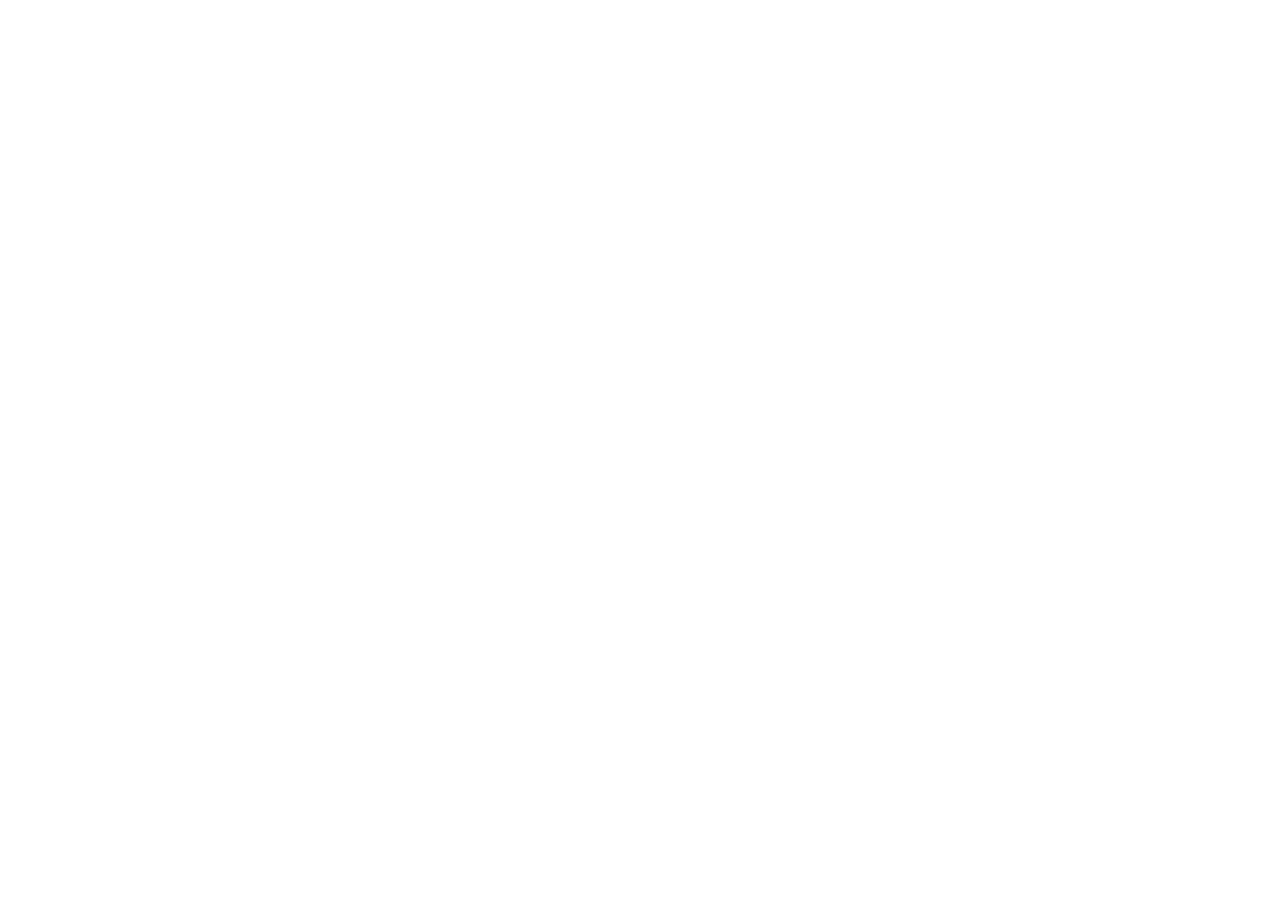
==== index.html @ 838a257d "feat: scaffold initial document management system Initialize the React application structure for the" ====
<!doctype html>
<html lang="en">
  <head>
    <meta charset="UTF-8" />
    <meta name="viewport" content="width=device-width, initial-scale=1.0" />
    <title>Plataforma de Cuestionarios y Gestión de Manuales - Gobierno de Puebla</title>
  </head>
  <body>
    <div id="root"></div>
    <script type="module" src="/src/main.tsx"></script>
  </body>
</html>
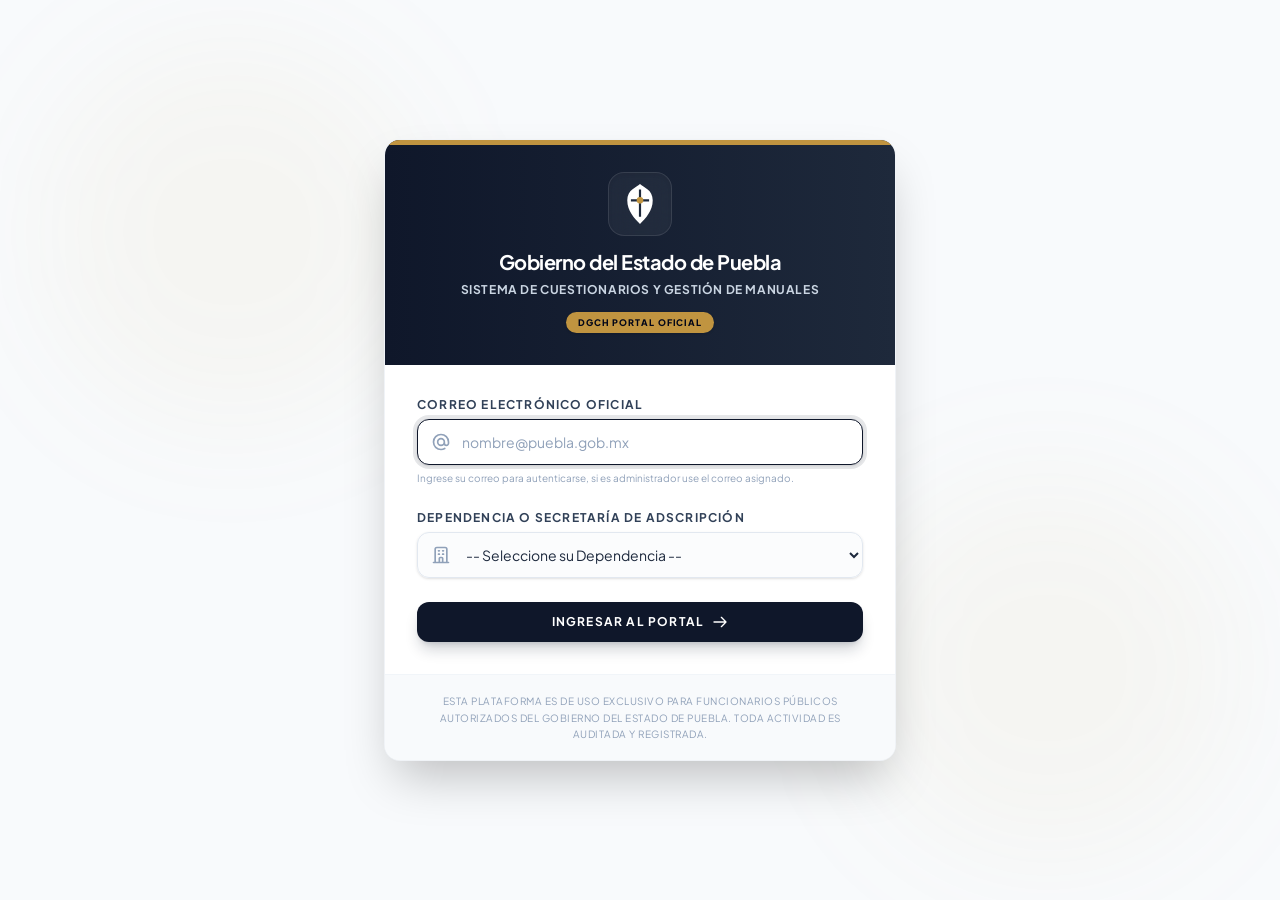
==== commit f65efba3: "Deploying to gh-pages from @ uri197300-oss/PlataformaIntegralDGCH@de82b1bdaa4f362e9dfec24285f668cdf6" ====
--- a/index.html
+++ b/index.html
@@ -4,10 +4,11 @@
     <meta charset="UTF-8" />
     <meta name="viewport" content="width=device-width, initial-scale=1.0" />
     <title>Plataforma de Cuestionarios y Gestión de Manuales - Gobierno de Puebla</title>
+    <script type="module" crossorigin src="./assets/index-CyvEIds-.js"></script>
+    <link rel="stylesheet" crossorigin href="./assets/index-D1oLYEM6.css">
   </head>
   <body>
     <div id="root"></div>
-    <script type="module" src="/src/main.tsx"></script>
   </body>
 </html>
 
--- a/assets/index-D1oLYEM6.css
+++ b/assets/index-D1oLYEM6.css
@@ -0,0 +1 @@
+@import"https://fonts.googleapis.com/css2?family=Plus+Jakarta+Sans:wght@300;400;500;600;700;800&family=JetBrains+Mono:ital,wght@0,400;0,500;0,600;0,700;1,400&display=swap";/*! tailwindcss v4.3.1 | MIT License | https://tailwindcss.com */@layer properties{@supports (((-webkit-hyphens:none)) and (not (margin-trim:inline))) or ((-moz-orient:inline) and (not (color:rgb(from red r g b)))){*,:before,:after,::backdrop{--tw-rotate-x:initial;--tw-rotate-y:initial;--tw-rotate-z:initial;--tw-skew-x:initial;--tw-skew-y:initial;--tw-space-y-reverse:0;--tw-divide-y-reverse:0;--tw-border-style:solid;--tw-gradient-position:initial;--tw-gradient-from:#0000;--tw-gradient-via:#0000;--tw-gradient-to:#0000;--tw-gradient-stops:initial;--tw-gradient-via-stops:initial;--tw-gradient-from-position:0%;--tw-gradient-via-position:50%;--tw-gradient-to-position:100%;--tw-leading:initial;--tw-font-weight:initial;--tw-tracking:initial;--tw-shadow:0 0 #0000;--tw-shadow-color:initial;--tw-shadow-alpha:100%;--tw-inset-shadow:0 0 #0000;--tw-inset-shadow-color:initial;--tw-inset-shadow-alpha:100%;--tw-ring-color:initial;--tw-ring-shadow:0 0 #0000;--tw-inset-ring-color:initial;--tw-inset-ring-shadow:0 0 #0000;--tw-ring-inset:initial;--tw-ring-offset-width:0px;--tw-ring-offset-color:#fff;--tw-ring-offset-shadow:0 0 #0000;--tw-blur:initial;--tw-brightness:initial;--tw-contrast:initial;--tw-grayscale:initial;--tw-hue-rotate:initial;--tw-invert:initial;--tw-opacity:initial;--tw-saturate:initial;--tw-sepia:initial;--tw-drop-shadow:initial;--tw-drop-shadow-color:initial;--tw-drop-shadow-alpha:100%;--tw-drop-shadow-size:initial;--tw-backdrop-blur:initial;--tw-backdrop-brightness:initial;--tw-backdrop-contrast:initial;--tw-backdrop-grayscale:initial;--tw-backdrop-hue-rotate:initial;--tw-backdrop-invert:initial;--tw-backdrop-opacity:initial;--tw-backdrop-saturate:initial;--tw-backdrop-sepia:initial;--tw-duration:initial;--tw-translate-x:0;--tw-translate-y:0;--tw-translate-z:0;--tw-scale-x:1;--tw-scale-y:1;--tw-scale-z:1}}}@layer theme{:root,:host{--font-sans:"Plus Jakarta Sans", "Inter", ui-sans-serif, system-ui, sans-serif;--font-mono:"JetBrains Mono", ui-monospace, SFMono-Regular, monospace;--color-red-50:oklch(97.1% .013 17.38);--color-red-200:oklch(88.5% .062 18.334);--color-red-500:oklch(63.7% .237 25.331);--color-red-600:oklch(57.7% .245 27.325);--color-red-700:oklch(50.5% .213 27.518);--color-red-800:oklch(44.4% .177 26.899);--color-red-900:oklch(39.6% .141 25.723);--color-amber-50:oklch(98.7% .022 95.277);--color-amber-100:oklch(96.2% .059 95.617);--color-amber-200:oklch(92.4% .12 95.746);--color-amber-500:oklch(76.9% .188 70.08);--color-amber-600:oklch(66.6% .179 58.318);--color-amber-700:oklch(55.5% .163 48.998);--color-amber-800:oklch(47.3% .137 46.201);--color-yellow-400:oklch(85.2% .199 91.936);--color-green-500:oklch(72.3% .219 149.579);--color-emerald-50:oklch(97.9% .021 166.113);--color-emerald-100:oklch(95% .052 163.051);--color-emerald-200:oklch(90.5% .093 164.15);--color-emerald-300:oklch(84.5% .143 164.978);--color-emerald-400:oklch(76.5% .177 163.223);--color-emerald-500:oklch(69.6% .17 162.48);--color-emerald-600:oklch(59.6% .145 163.225);--color-emerald-700:oklch(50.8% .118 165.612);--color-emerald-800:oklch(43.2% .095 166.913);--color-blue-50:oklch(97% .014 254.604);--color-blue-100:oklch(93.2% .032 255.585);--color-blue-700:oklch(48.8% .243 264.376);--color-blue-900:oklch(37.9% .146 265.522);--color-blue-950:oklch(28.2% .091 267.935);--color-purple-50:oklch(97.7% .014 308.299);--color-purple-200:oklch(90.2% .063 306.703);--color-purple-600:oklch(55.8% .288 302.321);--color-purple-800:oklch(43.8% .218 303.724);--color-rose-50:oklch(96.9% .015 12.422);--color-rose-300:oklch(81% .117 11.638);--color-rose-400:oklch(71.2% .194 13.428);--color-rose-500:oklch(64.5% .246 16.439);--color-rose-600:oklch(58.6% .253 17.585);--color-rose-700:oklch(51.4% .222 16.935);--color-slate-50:oklch(98.4% .003 247.858);--color-slate-100:oklch(96.8% .007 247.896);--color-slate-200:oklch(92.9% .013 255.508);--color-slate-300:oklch(86.9% .022 252.894);--color-slate-400:oklch(70.4% .04 256.788);--color-slate-500:oklch(55.4% .046 257.417);--color-slate-600:oklch(44.6% .043 257.281);--color-slate-700:oklch(37.2% .044 257.287);--color-slate-800:oklch(27.9% .041 260.031);--color-slate-900:oklch(20.8% .042 265.755);--color-slate-950:oklch(12.9% .042 264.695);--color-zinc-50:oklch(98.5% 0 0);--color-neutral-50:oklch(98.5% 0 0);--color-neutral-100:oklch(97% 0 0);--color-neutral-200:oklch(92.2% 0 0);--color-neutral-300:oklch(87% 0 0);--color-neutral-400:oklch(70.8% 0 0);--color-neutral-500:oklch(55.6% 0 0);--color-neutral-600:oklch(43.9% 0 0);--color-neutral-700:oklch(37.1% 0 0);--color-neutral-800:oklch(26.9% 0 0);--color-neutral-900:oklch(20.5% 0 0);--color-stone-50:oklch(98.5% .001 106.423);--color-stone-100:oklch(97% .001 106.424);--color-stone-200:oklch(92.3% .003 48.717);--color-stone-400:oklch(70.9% .01 56.259);--color-stone-500:oklch(55.3% .013 58.071);--color-stone-600:oklch(44.4% .011 73.639);--color-stone-700:oklch(37.4% .01 67.558);--color-stone-800:oklch(26.8% .007 34.298);--color-black:#000;--color-white:#fff;--spacing:.25rem;--container-xs:20rem;--container-lg:32rem;--container-xl:36rem;--container-2xl:42rem;--container-4xl:56rem;--container-7xl:80rem;--text-xs:.75rem;--text-xs--line-height:calc(1 / .75);--text-sm:.875rem;--text-sm--line-height:calc(1.25 / .875);--text-base:1rem;--text-base--line-height: 1.5 ;--text-lg:1.125rem;--text-lg--line-height:calc(1.75 / 1.125);--text-xl:1.25rem;--text-xl--line-height:calc(1.75 / 1.25);--text-2xl:1.5rem;--text-2xl--line-height:calc(2 / 1.5);--text-3xl:1.875rem;--text-3xl--line-height: 1.2 ;--font-weight-normal:400;--font-weight-medium:500;--font-weight-semibold:600;--font-weight-bold:700;--font-weight-extrabold:800;--font-weight-black:900;--tracking-tighter:-.05em;--tracking-tight:-.025em;--tracking-wide:.025em;--tracking-wider:.05em;--tracking-widest:.1em;--leading-tight:1.25;--leading-relaxed:1.625;--radius-lg:.5rem;--radius-xl:.75rem;--radius-2xl:1rem;--animate-ping:ping 1s cubic-bezier(0, 0, .2, 1) infinite;--animate-pulse:pulse 2s cubic-bezier(.4, 0, .6, 1) infinite;--blur-xs:4px;--blur-sm:8px;--blur-md:12px;--blur-3xl:64px;--default-transition-duration:.15s;--default-transition-timing-function:cubic-bezier(.4, 0, .2, 1);--default-font-family:var(--font-sans);--default-mono-font-family:var(--font-mono)}}@layer base{*,:after,:before,::backdrop{box-sizing:border-box;border:0 solid;margin:0;padding:0}::file-selector-button{box-sizing:border-box;border:0 solid;margin:0;padding:0}html,:host{-webkit-text-size-adjust:100%;-moz-tab-size:4;tab-size:4;line-height:1.5;font-family:var(--default-font-family,ui-sans-serif, system-ui, sans-serif, "Apple Color Emoji", "Segoe UI Emoji", "Segoe UI Symbol", "Noto Color Emoji");font-feature-settings:var(--default-font-feature-settings,normal);font-variation-settings:var(--default-font-variation-settings,normal);-webkit-tap-highlight-color:transparent}hr{height:0;color:inherit;border-top-width:1px}abbr:where([title]){-webkit-text-decoration:underline dotted;text-decoration:underline dotted}h1,h2,h3,h4,h5,h6{font-size:inherit;font-weight:inherit}a{color:inherit;-webkit-text-decoration:inherit;text-decoration:inherit}b,strong{font-weight:bolder}code,kbd,samp,pre{font-family:var(--default-mono-font-family,ui-monospace, SFMono-Regular, Menlo, Monaco, Consolas, "Liberation Mono", "Courier New", monospace);font-feature-settings:var(--default-mono-font-feature-settings,normal);font-variation-settings:var(--default-mono-font-variation-settings,normal);font-size:1em}small{font-size:80%}sub,sup{vertical-align:baseline;font-size:75%;line-height:0;position:relative}sub{bottom:-.25em}sup{top:-.5em}table{text-indent:0;border-color:inherit;border-collapse:collapse}:-moz-focusring{outline:auto}progress{vertical-align:baseline}summary{display:list-item}ol,ul,menu{list-style:none}img,svg,video,canvas,audio,iframe,embed,object{vertical-align:middle;display:block}img,video{max-width:100%;height:auto}button,input,select,optgroup,textarea{font:inherit;font-feature-settings:inherit;font-variation-settings:inherit;letter-spacing:inherit;color:inherit;opacity:1;background-color:#0000;border-radius:0}::file-selector-button{font:inherit;font-feature-settings:inherit;font-variation-settings:inherit;letter-spacing:inherit;color:inherit;opacity:1;background-color:#0000;border-radius:0}:where(select:is([multiple],[size])) optgroup{font-weight:bolder}:where(select:is([multiple],[size])) optgroup option{padding-inline-start:20px}::file-selector-button{margin-inline-end:4px}::placeholder{opacity:1}@supports (not ((-webkit-appearance:-apple-pay-button))) or (contain-intrinsic-size:1px){::placeholder{color:currentColor}@supports (color:color-mix(in lab,red,red)){::placeholder{color:color-mix(in oklab,currentcolor 50%,transparent)}}}textarea{resize:vertical}::-webkit-search-decoration{-webkit-appearance:none}::-webkit-date-and-time-value{min-height:1lh;text-align:inherit}::-webkit-datetime-edit{display:inline-flex}::-webkit-datetime-edit-fields-wrapper{padding:0}::-webkit-datetime-edit{padding-block:0}::-webkit-datetime-edit-year-field{padding-block:0}::-webkit-datetime-edit-month-field{padding-block:0}::-webkit-datetime-edit-day-field{padding-block:0}::-webkit-datetime-edit-hour-field{padding-block:0}::-webkit-datetime-edit-minute-field{padding-block:0}::-webkit-datetime-edit-second-field{padding-block:0}::-webkit-datetime-edit-millisecond-field{padding-block:0}::-webkit-datetime-edit-meridiem-field{padding-block:0}::-webkit-calendar-picker-indicator{line-height:1}:-moz-ui-invalid{box-shadow:none}button,input:where([type=button],[type=reset],[type=submit]){-webkit-appearance:button;-moz-appearance:button;appearance:button}::file-selector-button{-webkit-appearance:button;-moz-appearance:button;appearance:button}::-webkit-inner-spin-button{height:auto}::-webkit-outer-spin-button{height:auto}[hidden]:where(:not([hidden=until-found])){display:none!important}}@layer components;@layer utilities{.pointer-events-none{pointer-events:none}.absolute{position:absolute}.fixed{position:fixed}.relative{position:relative}.sticky{position:sticky}.inset-0{top:0;right:0;bottom:0;left:0}.inset-y-0{inset-block:0}.top-0{top:0}.top-5{top:calc(var(--spacing) * 5)}.top-10{top:calc(var(--spacing) * 10)}.top-24{top:calc(var(--spacing) * 24)}.right-5{right:calc(var(--spacing) * 5)}.right-10{right:calc(var(--spacing) * 10)}.bottom-10{bottom:calc(var(--spacing) * 10)}.left-0{left:0}.left-10{left:calc(var(--spacing) * 10)}.z-10{z-index:10}.z-20{z-index:20}.z-50{z-index:50}.container{width:100%}@media(min-width:40rem){.container{max-width:40rem}}@media(min-width:48rem){.container{max-width:48rem}}@media(min-width:64rem){.container{max-width:64rem}}@media(min-width:80rem){.container{max-width:80rem}}@media(min-width:96rem){.container{max-width:96rem}}.m-6{margin:calc(var(--spacing) * 6)}.mx-auto{margin-inline:auto}.my-8{margin-block:calc(var(--spacing) * 8)}.-mt-0\.5{margin-top:calc(var(--spacing) * -.5)}.mt-0\.5{margin-top:calc(var(--spacing) * .5)}.mt-1{margin-top:var(--spacing)}.mt-1\.5{margin-top:calc(var(--spacing) * 1.5)}.mt-2{margin-top:calc(var(--spacing) * 2)}.mt-3{margin-top:calc(var(--spacing) * 3)}.mt-3\.5{margin-top:calc(var(--spacing) * 3.5)}.mt-4{margin-top:calc(var(--spacing) * 4)}.mt-5{margin-top:calc(var(--spacing) * 5)}.mt-6{margin-top:calc(var(--spacing) * 6)}.mt-8{margin-top:calc(var(--spacing) * 8)}.mt-12{margin-top:calc(var(--spacing) * 12)}.-mb-px{margin-bottom:-1px}.mb-1\.5{margin-bottom:calc(var(--spacing) * 1.5)}.mb-2{margin-bottom:calc(var(--spacing) * 2)}.mb-3{margin-bottom:calc(var(--spacing) * 3)}.mb-4{margin-bottom:calc(var(--spacing) * 4)}.mb-6{margin-bottom:calc(var(--spacing) * 6)}.ml-1{margin-left:var(--spacing)}.ml-auto{margin-left:auto}.block{display:block}.contents{display:contents}.flex{display:flex}.grid{display:grid}.hidden{display:none}.inline-block{display:inline-block}.inline-flex{display:inline-flex}.table{display:table}.h-1\.5{height:calc(var(--spacing) * 1.5)}.h-2{height:calc(var(--spacing) * 2)}.h-2\.5{height:calc(var(--spacing) * 2.5)}.h-3{height:calc(var(--spacing) * 3)}.h-3\.5{height:calc(var(--spacing) * 3.5)}.h-4{height:calc(var(--spacing) * 4)}.h-4\.5{height:calc(var(--spacing) * 4.5)}.h-5{height:calc(var(--spacing) * 5)}.h-6{height:calc(var(--spacing) * 6)}.h-7{height:calc(var(--spacing) * 7)}.h-8{height:calc(var(--spacing) * 8)}.h-10{height:calc(var(--spacing) * 10)}.h-12{height:calc(var(--spacing) * 12)}.h-14{height:calc(var(--spacing) * 14)}.h-16{height:calc(var(--spacing) * 16)}.h-36{height:calc(var(--spacing) * 36)}.h-64{height:calc(var(--spacing) * 64)}.h-96{height:calc(var(--spacing) * 96)}.h-\[4px\]{height:4px}.h-\[5px\]{height:5px}.h-fit{height:fit-content}.h-full{height:100%}.max-h-48{max-height:calc(var(--spacing) * 48)}.max-h-\[90vh\]{max-height:90vh}.min-h-\[40px\]{min-height:40px}.min-h-screen{min-height:100vh}.w-1\.5{width:calc(var(--spacing) * 1.5)}.w-2{width:calc(var(--spacing) * 2)}.w-2\.5{width:calc(var(--spacing) * 2.5)}.w-3{width:calc(var(--spacing) * 3)}.w-3\.5{width:calc(var(--spacing) * 3.5)}.w-4{width:calc(var(--spacing) * 4)}.w-4\.5{width:calc(var(--spacing) * 4.5)}.w-5{width:calc(var(--spacing) * 5)}.w-6{width:calc(var(--spacing) * 6)}.w-7{width:calc(var(--spacing) * 7)}.w-8{width:calc(var(--spacing) * 8)}.w-9{width:calc(var(--spacing) * 9)}.w-10{width:calc(var(--spacing) * 10)}.w-12{width:calc(var(--spacing) * 12)}.w-14{width:calc(var(--spacing) * 14)}.w-16{width:calc(var(--spacing) * 16)}.w-36{width:calc(var(--spacing) * 36)}.w-96{width:calc(var(--spacing) * 96)}.w-full{width:100%}.max-w-2xl{max-width:var(--container-2xl)}.max-w-4xl{max-width:var(--container-4xl)}.max-w-7xl{max-width:var(--container-7xl)}.max-w-\[65px\]{max-width:65px}.max-w-\[120px\]{max-width:120px}.max-w-\[130px\]{max-width:130px}.max-w-\[150px\]{max-width:150px}.max-w-\[180px\]{max-width:180px}.max-w-\[200px\]{max-width:200px}.max-w-\[280px\]{max-width:280px}.max-w-lg{max-width:var(--container-lg)}.max-w-xl{max-width:var(--container-xl)}.max-w-xs{max-width:var(--container-xs)}.min-w-0{min-width:0}.min-w-full{min-width:100%}.flex-1{flex:1}.shrink-0{flex-shrink:0}.border-collapse{border-collapse:collapse}.-rotate-90{rotate:-90deg}.transform{transform:var(--tw-rotate-x,) var(--tw-rotate-y,) var(--tw-rotate-z,) var(--tw-skew-x,) var(--tw-skew-y,)}.animate-ping{animation:var(--animate-ping)}.animate-pulse{animation:var(--animate-pulse)}.cursor-pointer{cursor:pointer}.grid-cols-1{grid-template-columns:repeat(1,minmax(0,1fr))}.flex-col{flex-direction:column}.flex-wrap{flex-wrap:wrap}.items-center{align-items:center}.items-start{align-items:flex-start}.justify-between{justify-content:space-between}.justify-center{justify-content:center}.justify-end{justify-content:flex-end}.gap-1{gap:var(--spacing)}.gap-1\.5{gap:calc(var(--spacing) * 1.5)}.gap-2{gap:calc(var(--spacing) * 2)}.gap-2\.5{gap:calc(var(--spacing) * 2.5)}.gap-3{gap:calc(var(--spacing) * 3)}.gap-4{gap:calc(var(--spacing) * 4)}.gap-6{gap:calc(var(--spacing) * 6)}.gap-8{gap:calc(var(--spacing) * 8)}.gap-12{gap:calc(var(--spacing) * 12)}:where(.space-y-1>:not(:last-child)){--tw-space-y-reverse:0;margin-block-start:calc(var(--spacing) * var(--tw-space-y-reverse));margin-block-end:calc(var(--spacing) * calc(1 - var(--tw-space-y-reverse)))}:where(.space-y-1\.5>:not(:last-child)){--tw-space-y-reverse:0;margin-block-start:calc(calc(var(--spacing) * 1.5) * var(--tw-space-y-reverse));margin-block-end:calc(calc(var(--spacing) * 1.5) * calc(1 - var(--tw-space-y-reverse)))}:where(.space-y-2>:not(:last-child)){--tw-space-y-reverse:0;margin-block-start:calc(calc(var(--spacing) * 2) * var(--tw-space-y-reverse));margin-block-end:calc(calc(var(--spacing) * 2) * calc(1 - var(--tw-space-y-reverse)))}:where(.space-y-2\.5>:not(:last-child)){--tw-space-y-reverse:0;margin-block-start:calc(calc(var(--spacing) * 2.5) * var(--tw-space-y-reverse));margin-block-end:calc(calc(var(--spacing) * 2.5) * calc(1 - var(--tw-space-y-reverse)))}:where(.space-y-3>:not(:last-child)){--tw-space-y-reverse:0;margin-block-start:calc(calc(var(--spacing) * 3) * var(--tw-space-y-reverse));margin-block-end:calc(calc(var(--spacing) * 3) * calc(1 - var(--tw-space-y-reverse)))}:where(.space-y-3\.5>:not(:last-child)){--tw-space-y-reverse:0;margin-block-start:calc(calc(var(--spacing) * 3.5) * var(--tw-space-y-reverse));margin-block-end:calc(calc(var(--spacing) * 3.5) * calc(1 - var(--tw-space-y-reverse)))}:where(.space-y-4>:not(:last-child)){--tw-space-y-reverse:0;margin-block-start:calc(calc(var(--spacing) * 4) * var(--tw-space-y-reverse));margin-block-end:calc(calc(var(--spacing) * 4) * calc(1 - var(--tw-space-y-reverse)))}:where(.space-y-6>:not(:last-child)){--tw-space-y-reverse:0;margin-block-start:calc(calc(var(--spacing) * 6) * var(--tw-space-y-reverse));margin-block-end:calc(calc(var(--spacing) * 6) * calc(1 - var(--tw-space-y-reverse)))}:where(.space-y-8>:not(:last-child)){--tw-space-y-reverse:0;margin-block-start:calc(calc(var(--spacing) * 8) * var(--tw-space-y-reverse));margin-block-end:calc(calc(var(--spacing) * 8) * calc(1 - var(--tw-space-y-reverse)))}:where(.divide-y>:not(:last-child)){--tw-divide-y-reverse:0;border-bottom-style:var(--tw-border-style);border-top-style:var(--tw-border-style);border-top-width:calc(1px * var(--tw-divide-y-reverse));border-bottom-width:calc(1px * calc(1 - var(--tw-divide-y-reverse)))}:where(.divide-neutral-200>:not(:last-child)){border-color:var(--color-neutral-200)}:where(.divide-slate-100>:not(:last-child)){border-color:var(--color-slate-100)}.truncate{text-overflow:ellipsis;white-space:nowrap;overflow:hidden}.overflow-hidden{overflow:hidden}.overflow-x-auto{overflow-x:auto}.overflow-y-auto{overflow-y:auto}.rounded{border-radius:.25rem}.rounded-2xl{border-radius:var(--radius-2xl)}.rounded-full{border-radius:3.40282e38px}.rounded-lg{border-radius:var(--radius-lg)}.rounded-xl{border-radius:var(--radius-xl)}.border{border-style:var(--tw-border-style);border-width:1px}.border-2{border-style:var(--tw-border-style);border-width:2px}.border-t{border-top-style:var(--tw-border-style);border-top-width:1px}.border-r{border-right-style:var(--tw-border-style);border-right-width:1px}.border-b{border-bottom-style:var(--tw-border-style);border-bottom-width:1px}.border-b-2{border-bottom-style:var(--tw-border-style);border-bottom-width:2px}.border-b-4{border-bottom-style:var(--tw-border-style);border-bottom-width:4px}.border-dashed{--tw-border-style:dashed;border-style:dashed}.border-\[\#C09440\]{border-color:#c09440}.border-amber-100{border-color:var(--color-amber-100)}.border-amber-200{border-color:var(--color-amber-200)}.border-blue-100{border-color:var(--color-blue-100)}.border-emerald-100{border-color:var(--color-emerald-100)}.border-emerald-200{border-color:var(--color-emerald-200)}.border-neutral-100{border-color:var(--color-neutral-100)}.border-neutral-200{border-color:var(--color-neutral-200)}.border-neutral-200\/50{border-color:#e5e5e580}@supports (color:color-mix(in lab,red,red)){.border-neutral-200\/50{border-color:color-mix(in oklab,var(--color-neutral-200) 50%,transparent)}}.border-neutral-300{border-color:var(--color-neutral-300)}.border-purple-200{border-color:var(--color-purple-200)}.border-red-200{border-color:var(--color-red-200)}.border-slate-100{border-color:var(--color-slate-100)}.border-slate-200{border-color:var(--color-slate-200)}.border-slate-200\/50{border-color:#e2e8f080}@supports (color:color-mix(in lab,red,red)){.border-slate-200\/50{border-color:color-mix(in oklab,var(--color-slate-200) 50%,transparent)}}.border-slate-200\/60{border-color:#e2e8f099}@supports (color:color-mix(in lab,red,red)){.border-slate-200\/60{border-color:color-mix(in oklab,var(--color-slate-200) 60%,transparent)}}.border-slate-200\/85{border-color:#e2e8f0d9}@supports (color:color-mix(in lab,red,red)){.border-slate-200\/85{border-color:color-mix(in oklab,var(--color-slate-200) 85%,transparent)}}.border-slate-300{border-color:var(--color-slate-300)}.border-slate-700{border-color:var(--color-slate-700)}.border-slate-700\/60{border-color:#31415899}@supports (color:color-mix(in lab,red,red)){.border-slate-700\/60{border-color:color-mix(in oklab,var(--color-slate-700) 60%,transparent)}}.border-slate-800{border-color:var(--color-slate-800)}.border-slate-800\/80{border-color:#1d293dcc}@supports (color:color-mix(in lab,red,red)){.border-slate-800\/80{border-color:color-mix(in oklab,var(--color-slate-800) 80%,transparent)}}.border-slate-900{border-color:var(--color-slate-900)}.border-stone-200{border-color:var(--color-stone-200)}.border-transparent{border-color:#0000}.border-white\/10{border-color:#ffffff1a}@supports (color:color-mix(in lab,red,red)){.border-white\/10{border-color:color-mix(in oklab,var(--color-white) 10%,transparent)}}.bg-\[\#0f172a\]{background-color:#0f172a}.bg-\[\#10b981\]{background-color:#10b981}.bg-\[\#121c30\]{background-color:#121c30}.bg-\[\#C09440\]{background-color:#c09440}.bg-\[\#C09440\]\/5{background-color:#c094400d}.bg-\[\#C09440\]\/10{background-color:#c094401a}.bg-\[\#f3f4f6\]{background-color:#f3f4f6}.bg-\[\#f59e0b\]{background-color:#f59e0b}.bg-\[\#fcfdfd\]{background-color:#fcfdfd}.bg-amber-50{background-color:var(--color-amber-50)}.bg-amber-500{background-color:var(--color-amber-500)}.bg-amber-600{background-color:var(--color-amber-600)}.bg-black\/40{background-color:#0006}@supports (color:color-mix(in lab,red,red)){.bg-black\/40{background-color:color-mix(in oklab,var(--color-black) 40%,transparent)}}.bg-blue-50{background-color:var(--color-blue-50)}.bg-emerald-50{background-color:var(--color-emerald-50)}.bg-emerald-400{background-color:var(--color-emerald-400)}.bg-emerald-500{background-color:var(--color-emerald-500)}.bg-emerald-600{background-color:var(--color-emerald-600)}.bg-emerald-700{background-color:var(--color-emerald-700)}.bg-green-500{background-color:var(--color-green-500)}.bg-neutral-50{background-color:var(--color-neutral-50)}.bg-neutral-50\/25{background-color:#fafafa40}@supports (color:color-mix(in lab,red,red)){.bg-neutral-50\/25{background-color:color-mix(in oklab,var(--color-neutral-50) 25%,transparent)}}.bg-neutral-50\/50{background-color:#fafafa80}@supports (color:color-mix(in lab,red,red)){.bg-neutral-50\/50{background-color:color-mix(in oklab,var(--color-neutral-50) 50%,transparent)}}.bg-neutral-50\/70{background-color:#fafafab3}@supports (color:color-mix(in lab,red,red)){.bg-neutral-50\/70{background-color:color-mix(in oklab,var(--color-neutral-50) 70%,transparent)}}.bg-neutral-100{background-color:var(--color-neutral-100)}.bg-neutral-200{background-color:var(--color-neutral-200)}.bg-purple-50{background-color:var(--color-purple-50)}.bg-purple-600{background-color:var(--color-purple-600)}.bg-red-50{background-color:var(--color-red-50)}.bg-red-50\/10{background-color:#fef2f21a}@supports (color:color-mix(in lab,red,red)){.bg-red-50\/10{background-color:color-mix(in oklab,var(--color-red-50) 10%,transparent)}}.bg-red-500{background-color:var(--color-red-500)}.bg-red-600{background-color:var(--color-red-600)}.bg-rose-50{background-color:var(--color-rose-50)}.bg-slate-50{background-color:var(--color-slate-50)}.bg-slate-50\/50{background-color:#f8fafc80}@supports (color:color-mix(in lab,red,red)){.bg-slate-50\/50{background-color:color-mix(in oklab,var(--color-slate-50) 50%,transparent)}}.bg-slate-50\/55{background-color:#f8fafc8c}@supports (color:color-mix(in lab,red,red)){.bg-slate-50\/55{background-color:color-mix(in oklab,var(--color-slate-50) 55%,transparent)}}.bg-slate-100{background-color:var(--color-slate-100)}.bg-slate-100\/80{background-color:#f1f5f9cc}@supports (color:color-mix(in lab,red,red)){.bg-slate-100\/80{background-color:color-mix(in oklab,var(--color-slate-100) 80%,transparent)}}.bg-slate-200{background-color:var(--color-slate-200)}.bg-slate-300{background-color:var(--color-slate-300)}.bg-slate-800{background-color:var(--color-slate-800)}.bg-slate-900{background-color:var(--color-slate-900)}.bg-slate-900\/40{background-color:#0f172b66}@supports (color:color-mix(in lab,red,red)){.bg-slate-900\/40{background-color:color-mix(in oklab,var(--color-slate-900) 40%,transparent)}}.bg-slate-900\/50{background-color:#0f172b80}@supports (color:color-mix(in lab,red,red)){.bg-slate-900\/50{background-color:color-mix(in oklab,var(--color-slate-900) 50%,transparent)}}.bg-slate-900\/60{background-color:#0f172b99}@supports (color:color-mix(in lab,red,red)){.bg-slate-900\/60{background-color:color-mix(in oklab,var(--color-slate-900) 60%,transparent)}}.bg-slate-950{background-color:var(--color-slate-950)}.bg-stone-50{background-color:var(--color-stone-50)}.bg-stone-100{background-color:var(--color-stone-100)}.bg-white{background-color:var(--color-white)}.bg-white\/5{background-color:#ffffff0d}@supports (color:color-mix(in lab,red,red)){.bg-white\/5{background-color:color-mix(in oklab,var(--color-white) 5%,transparent)}}.bg-white\/10{background-color:#ffffff1a}@supports (color:color-mix(in lab,red,red)){.bg-white\/10{background-color:color-mix(in oklab,var(--color-white) 10%,transparent)}}.bg-yellow-400{background-color:var(--color-yellow-400)}.bg-zinc-50{background-color:var(--color-zinc-50)}.bg-gradient-to-r{--tw-gradient-position:to right in oklab;background-image:linear-gradient(var(--tw-gradient-stops))}.bg-\[radial-gradient\(ellipse_at_top_right\,_var\(--tw-gradient-stops\)\)\]{background-image:radial-gradient(ellipse at top right,var(--tw-gradient-stops))}.bg-none{background-image:none}.from-\[\#0f172a\]{--tw-gradient-from:#0f172a;--tw-gradient-stops:var(--tw-gradient-via-stops,var(--tw-gradient-position), var(--tw-gradient-from) var(--tw-gradient-from-position), var(--tw-gradient-to) var(--tw-gradient-to-position))}.from-red-700{--tw-gradient-from:var(--color-red-700);--tw-gradient-stops:var(--tw-gradient-via-stops,var(--tw-gradient-position), var(--tw-gradient-from) var(--tw-gradient-from-position), var(--tw-gradient-to) var(--tw-gradient-to-position))}.from-slate-100{--tw-gradient-from:var(--color-slate-100);--tw-gradient-stops:var(--tw-gradient-via-stops,var(--tw-gradient-position), var(--tw-gradient-from) var(--tw-gradient-from-position), var(--tw-gradient-to) var(--tw-gradient-to-position))}.from-slate-900{--tw-gradient-from:var(--color-slate-900);--tw-gradient-stops:var(--tw-gradient-via-stops,var(--tw-gradient-position), var(--tw-gradient-from) var(--tw-gradient-from-position), var(--tw-gradient-to) var(--tw-gradient-to-position))}.via-\[\#0f172a\]{--tw-gradient-via:#0f172a;--tw-gradient-via-stops:var(--tw-gradient-position), var(--tw-gradient-from) var(--tw-gradient-from-position), var(--tw-gradient-via) var(--tw-gradient-via-position), var(--tw-gradient-to) var(--tw-gradient-to-position);--tw-gradient-stops:var(--tw-gradient-via-stops)}.via-\[\#C09440\]{--tw-gradient-via:#c09440;--tw-gradient-via-stops:var(--tw-gradient-position), var(--tw-gradient-from) var(--tw-gradient-from-position), var(--tw-gradient-via) var(--tw-gradient-via-position), var(--tw-gradient-to) var(--tw-gradient-to-position);--tw-gradient-stops:var(--tw-gradient-via-stops)}.via-slate-50{--tw-gradient-via:var(--color-slate-50);--tw-gradient-via-stops:var(--tw-gradient-position), var(--tw-gradient-from) var(--tw-gradient-from-position), var(--tw-gradient-via) var(--tw-gradient-via-position), var(--tw-gradient-to) var(--tw-gradient-to-position);--tw-gradient-stops:var(--tw-gradient-via-stops)}.to-\[\#1e293b\]{--tw-gradient-to:#1e293b;--tw-gradient-stops:var(--tw-gradient-via-stops,var(--tw-gradient-position), var(--tw-gradient-from) var(--tw-gradient-from-position), var(--tw-gradient-to) var(--tw-gradient-to-position))}.to-slate-100{--tw-gradient-to:var(--color-slate-100);--tw-gradient-stops:var(--tw-gradient-via-stops,var(--tw-gradient-position), var(--tw-gradient-from) var(--tw-gradient-from-position), var(--tw-gradient-to) var(--tw-gradient-to-position))}.to-slate-900{--tw-gradient-to:var(--color-slate-900);--tw-gradient-stops:var(--tw-gradient-via-stops,var(--tw-gradient-position), var(--tw-gradient-from) var(--tw-gradient-from-position), var(--tw-gradient-to) var(--tw-gradient-to-position))}.to-slate-950{--tw-gradient-to:var(--color-slate-950);--tw-gradient-stops:var(--tw-gradient-via-stops,var(--tw-gradient-position), var(--tw-gradient-from) var(--tw-gradient-from-position), var(--tw-gradient-to) var(--tw-gradient-to-position))}.p-1{padding:var(--spacing)}.p-1\.5{padding:calc(var(--spacing) * 1.5)}.p-2{padding:calc(var(--spacing) * 2)}.p-2\.5{padding:calc(var(--spacing) * 2.5)}.p-3{padding:calc(var(--spacing) * 3)}.p-3\.5{padding:calc(var(--spacing) * 3.5)}.p-4{padding:calc(var(--spacing) * 4)}.p-5{padding:calc(var(--spacing) * 5)}.p-6{padding:calc(var(--spacing) * 6)}.p-8{padding:calc(var(--spacing) * 8)}.px-1\.5{padding-inline:calc(var(--spacing) * 1.5)}.px-2{padding-inline:calc(var(--spacing) * 2)}.px-2\.5{padding-inline:calc(var(--spacing) * 2.5)}.px-3{padding-inline:calc(var(--spacing) * 3)}.px-3\.5{padding-inline:calc(var(--spacing) * 3.5)}.px-4{padding-inline:calc(var(--spacing) * 4)}.px-5{padding-inline:calc(var(--spacing) * 5)}.px-6{padding-inline:calc(var(--spacing) * 6)}.px-8{padding-inline:calc(var(--spacing) * 8)}.py-0\.5{padding-block:calc(var(--spacing) * .5)}.py-1{padding-block:var(--spacing)}.py-1\.5{padding-block:calc(var(--spacing) * 1.5)}.py-2{padding-block:calc(var(--spacing) * 2)}.py-2\.5{padding-block:calc(var(--spacing) * 2.5)}.py-3{padding-block:calc(var(--spacing) * 3)}.py-3\.5{padding-block:calc(var(--spacing) * 3.5)}.py-4{padding-block:calc(var(--spacing) * 4)}.py-4\.5{padding-block:calc(var(--spacing) * 4.5)}.py-5{padding-block:calc(var(--spacing) * 5)}.py-6{padding-block:calc(var(--spacing) * 6)}.py-8{padding-block:calc(var(--spacing) * 8)}.py-12{padding-block:calc(var(--spacing) * 12)}.py-16{padding-block:calc(var(--spacing) * 16)}.pt-2{padding-top:calc(var(--spacing) * 2)}.pt-4{padding-top:calc(var(--spacing) * 4)}.pt-6{padding-top:calc(var(--spacing) * 6)}.pr-4{padding-right:calc(var(--spacing) * 4)}.pr-12{padding-right:calc(var(--spacing) * 12)}.pb-1{padding-bottom:var(--spacing)}.pb-1\.5{padding-bottom:calc(var(--spacing) * 1.5)}.pb-2{padding-bottom:calc(var(--spacing) * 2)}.pb-4{padding-bottom:calc(var(--spacing) * 4)}.pl-3{padding-left:calc(var(--spacing) * 3)}.pl-3\.5{padding-left:calc(var(--spacing) * 3.5)}.pl-9{padding-left:calc(var(--spacing) * 9)}.pl-11{padding-left:calc(var(--spacing) * 11)}.text-center{text-align:center}.text-left{text-align:left}.text-right{text-align:right}.font-mono{font-family:var(--font-mono)}.font-sans{font-family:var(--font-sans)}.text-2xl{font-size:var(--text-2xl);line-height:var(--tw-leading,var(--text-2xl--line-height))}.text-3xl{font-size:var(--text-3xl);line-height:var(--tw-leading,var(--text-3xl--line-height))}.text-base{font-size:var(--text-base);line-height:var(--tw-leading,var(--text-base--line-height))}.text-lg{font-size:var(--text-lg);line-height:var(--tw-leading,var(--text-lg--line-height))}.text-sm{font-size:var(--text-sm);line-height:var(--tw-leading,var(--text-sm--line-height))}.text-xl{font-size:var(--text-xl);line-height:var(--tw-leading,var(--text-xl--line-height))}.text-xs{font-size:var(--text-xs);line-height:var(--tw-leading,var(--text-xs--line-height))}.text-\[7px\]{font-size:7px}.text-\[8px\]{font-size:8px}.text-\[9px\]{font-size:9px}.text-\[10px\]{font-size:10px}.text-\[11px\]{font-size:11px}.text-\[12px\]{font-size:12px}.text-\[13px\]{font-size:13px}.text-\[14px\]{font-size:14px}.text-\[16px\]{font-size:16px}.leading-none{--tw-leading:1;line-height:1}.leading-relaxed{--tw-leading:var(--leading-relaxed);line-height:var(--leading-relaxed)}.leading-tight{--tw-leading:var(--leading-tight);line-height:var(--leading-tight)}.font-black{--tw-font-weight:var(--font-weight-black);font-weight:var(--font-weight-black)}.font-bold{--tw-font-weight:var(--font-weight-bold);font-weight:var(--font-weight-bold)}.font-extrabold{--tw-font-weight:var(--font-weight-extrabold);font-weight:var(--font-weight-extrabold)}.font-medium{--tw-font-weight:var(--font-weight-medium);font-weight:var(--font-weight-medium)}.font-normal{--tw-font-weight:var(--font-weight-normal);font-weight:var(--font-weight-normal)}.font-semibold{--tw-font-weight:var(--font-weight-semibold);font-weight:var(--font-weight-semibold)}.tracking-tight{--tw-tracking:var(--tracking-tight);letter-spacing:var(--tracking-tight)}.tracking-tighter{--tw-tracking:var(--tracking-tighter);letter-spacing:var(--tracking-tighter)}.tracking-wide{--tw-tracking:var(--tracking-wide);letter-spacing:var(--tracking-wide)}.tracking-wider{--tw-tracking:var(--tracking-wider);letter-spacing:var(--tracking-wider)}.tracking-widest{--tw-tracking:var(--tracking-widest);letter-spacing:var(--tracking-widest)}.whitespace-nowrap{white-space:nowrap}.text-\[\#0f172a\]{color:#0f172a}.text-\[\#94a3b8\]{color:#94a3b8}.text-\[\#475569\]{color:#475569}.text-\[\#C09440\]{color:#c09440}.text-amber-600{color:var(--color-amber-600)}.text-amber-700{color:var(--color-amber-700)}.text-amber-800{color:var(--color-amber-800)}.text-blue-700{color:var(--color-blue-700)}.text-blue-900{color:var(--color-blue-900)}.text-blue-950{color:var(--color-blue-950)}.text-emerald-300{color:var(--color-emerald-300)}.text-emerald-400{color:var(--color-emerald-400)}.text-emerald-600{color:var(--color-emerald-600)}.text-emerald-700{color:var(--color-emerald-700)}.text-emerald-800{color:var(--color-emerald-800)}.text-neutral-200{color:var(--color-neutral-200)}.text-neutral-300{color:var(--color-neutral-300)}.text-neutral-400{color:var(--color-neutral-400)}.text-neutral-500{color:var(--color-neutral-500)}.text-neutral-600{color:var(--color-neutral-600)}.text-neutral-700{color:var(--color-neutral-700)}.text-neutral-800{color:var(--color-neutral-800)}.text-neutral-900{color:var(--color-neutral-900)}.text-purple-800{color:var(--color-purple-800)}.text-red-500{color:var(--color-red-500)}.text-red-600{color:var(--color-red-600)}.text-red-700{color:var(--color-red-700)}.text-red-700\/60{color:#bf000f99}@supports (color:color-mix(in lab,red,red)){.text-red-700\/60{color:color-mix(in oklab,var(--color-red-700) 60%,transparent)}}.text-red-700\/80{color:#bf000fcc}@supports (color:color-mix(in lab,red,red)){.text-red-700\/80{color:color-mix(in oklab,var(--color-red-700) 80%,transparent)}}.text-red-800{color:var(--color-red-800)}.text-red-900{color:var(--color-red-900)}.text-rose-400{color:var(--color-rose-400)}.text-rose-500{color:var(--color-rose-500)}.text-rose-700{color:var(--color-rose-700)}.text-slate-100{color:var(--color-slate-100)}.text-slate-200{color:var(--color-slate-200)}.text-slate-300{color:var(--color-slate-300)}.text-slate-400{color:var(--color-slate-400)}.text-slate-500{color:var(--color-slate-500)}.text-slate-600{color:var(--color-slate-600)}.text-slate-700{color:var(--color-slate-700)}.text-slate-800{color:var(--color-slate-800)}.text-slate-900{color:var(--color-slate-900)}.text-slate-950{color:var(--color-slate-950)}.text-stone-400{color:var(--color-stone-400)}.text-stone-500{color:var(--color-stone-500)}.text-stone-600{color:var(--color-stone-600)}.text-stone-700{color:var(--color-stone-700)}.text-stone-800{color:var(--color-stone-800)}.text-white{color:var(--color-white)}.uppercase{text-transform:uppercase}.italic{font-style:italic}.antialiased{-webkit-font-smoothing:antialiased;-moz-osx-font-smoothing:grayscale}.placeholder-neutral-400::placeholder{color:var(--color-neutral-400)}.placeholder-slate-300::placeholder{color:var(--color-slate-300)}.placeholder-slate-400::placeholder{color:var(--color-slate-400)}.opacity-35{opacity:.35}.opacity-40{opacity:.4}.opacity-75{opacity:.75}.opacity-80{opacity:.8}.opacity-90{opacity:.9}.shadow-2xl{--tw-shadow:0 25px 50px -12px var(--tw-shadow-color,#00000040);box-shadow:var(--tw-inset-shadow),var(--tw-inset-ring-shadow),var(--tw-ring-offset-shadow),var(--tw-ring-shadow),var(--tw-shadow)}.shadow-inner{--tw-shadow:inset 0 2px 4px 0 var(--tw-shadow-color,#0000000d);box-shadow:var(--tw-inset-shadow),var(--tw-inset-ring-shadow),var(--tw-ring-offset-shadow),var(--tw-ring-shadow),var(--tw-shadow)}.shadow-lg{--tw-shadow:0 10px 15px -3px var(--tw-shadow-color,#0000001a), 0 4px 6px -4px var(--tw-shadow-color,#0000001a);box-shadow:var(--tw-inset-shadow),var(--tw-inset-ring-shadow),var(--tw-ring-offset-shadow),var(--tw-ring-shadow),var(--tw-shadow)}.shadow-md{--tw-shadow:0 4px 6px -1px var(--tw-shadow-color,#0000001a), 0 2px 4px -2px var(--tw-shadow-color,#0000001a);box-shadow:var(--tw-inset-shadow),var(--tw-inset-ring-shadow),var(--tw-ring-offset-shadow),var(--tw-ring-shadow),var(--tw-shadow)}.shadow-sm{--tw-shadow:0 1px 3px 0 var(--tw-shadow-color,#0000001a), 0 1px 2px -1px var(--tw-shadow-color,#0000001a);box-shadow:var(--tw-inset-shadow),var(--tw-inset-ring-shadow),var(--tw-ring-offset-shadow),var(--tw-ring-shadow),var(--tw-shadow)}.shadow-xs{--tw-shadow:0 1px 2px 0 var(--tw-shadow-color,#0000000d);box-shadow:var(--tw-inset-shadow),var(--tw-inset-ring-shadow),var(--tw-ring-offset-shadow),var(--tw-ring-shadow),var(--tw-shadow)}.shadow-red-600\/10{--tw-shadow-color:#e400141a}@supports (color:color-mix(in lab,red,red)){.shadow-red-600\/10{--tw-shadow-color:color-mix(in oklab, color-mix(in oklab, var(--color-red-600) 10%, transparent) var(--tw-shadow-alpha), transparent)}}.shadow-slate-900\/20{--tw-shadow-color:#0f172b33}@supports (color:color-mix(in lab,red,red)){.shadow-slate-900\/20{--tw-shadow-color:color-mix(in oklab, color-mix(in oklab, var(--color-slate-900) 20%, transparent) var(--tw-shadow-alpha), transparent)}}.blur-3xl{--tw-blur:blur(var(--blur-3xl));filter:var(--tw-blur,) var(--tw-brightness,) var(--tw-contrast,) var(--tw-grayscale,) var(--tw-hue-rotate,) var(--tw-invert,) var(--tw-saturate,) var(--tw-sepia,) var(--tw-drop-shadow,)}.filter{filter:var(--tw-blur,) var(--tw-brightness,) var(--tw-contrast,) var(--tw-grayscale,) var(--tw-hue-rotate,) var(--tw-invert,) var(--tw-saturate,) var(--tw-sepia,) var(--tw-drop-shadow,)}.backdrop-blur-md{--tw-backdrop-blur:blur(var(--blur-md));-webkit-backdrop-filter:var(--tw-backdrop-blur,) var(--tw-backdrop-brightness,) var(--tw-backdrop-contrast,) var(--tw-backdrop-grayscale,) var(--tw-backdrop-hue-rotate,) var(--tw-backdrop-invert,) var(--tw-backdrop-opacity,) var(--tw-backdrop-saturate,) var(--tw-backdrop-sepia,);backdrop-filter:var(--tw-backdrop-blur,) var(--tw-backdrop-brightness,) var(--tw-backdrop-contrast,) var(--tw-backdrop-grayscale,) var(--tw-backdrop-hue-rotate,) var(--tw-backdrop-invert,) var(--tw-backdrop-opacity,) var(--tw-backdrop-saturate,) var(--tw-backdrop-sepia,)}.backdrop-blur-sm{--tw-backdrop-blur:blur(var(--blur-sm));-webkit-backdrop-filter:var(--tw-backdrop-blur,) var(--tw-backdrop-brightness,) var(--tw-backdrop-contrast,) var(--tw-backdrop-grayscale,) var(--tw-backdrop-hue-rotate,) var(--tw-backdrop-invert,) var(--tw-backdrop-opacity,) var(--tw-backdrop-saturate,) var(--tw-backdrop-sepia,);backdrop-filter:var(--tw-backdrop-blur,) var(--tw-backdrop-brightness,) var(--tw-backdrop-contrast,) var(--tw-backdrop-grayscale,) var(--tw-backdrop-hue-rotate,) var(--tw-backdrop-invert,) var(--tw-backdrop-opacity,) var(--tw-backdrop-saturate,) var(--tw-backdrop-sepia,)}.backdrop-blur-xs{--tw-backdrop-blur:blur(var(--blur-xs));-webkit-backdrop-filter:var(--tw-backdrop-blur,) var(--tw-backdrop-brightness,) var(--tw-backdrop-contrast,) var(--tw-backdrop-grayscale,) var(--tw-backdrop-hue-rotate,) var(--tw-backdrop-invert,) var(--tw-backdrop-opacity,) var(--tw-backdrop-saturate,) var(--tw-backdrop-sepia,);backdrop-filter:var(--tw-backdrop-blur,) var(--tw-backdrop-brightness,) var(--tw-backdrop-contrast,) var(--tw-backdrop-grayscale,) var(--tw-backdrop-hue-rotate,) var(--tw-backdrop-invert,) var(--tw-backdrop-opacity,) var(--tw-backdrop-saturate,) var(--tw-backdrop-sepia,)}.transition{transition-property:color,background-color,border-color,outline-color,text-decoration-color,fill,stroke,--tw-gradient-from,--tw-gradient-via,--tw-gradient-to,opacity,box-shadow,transform,translate,scale,rotate,filter,-webkit-backdrop-filter,backdrop-filter,display,content-visibility,overlay,pointer-events;transition-timing-function:var(--tw-ease,var(--default-transition-timing-function));transition-duration:var(--tw-duration,var(--default-transition-duration))}.transition-all{transition-property:all;transition-timing-function:var(--tw-ease,var(--default-transition-timing-function));transition-duration:var(--tw-duration,var(--default-transition-duration))}.transition-colors{transition-property:color,background-color,border-color,outline-color,text-decoration-color,fill,stroke,--tw-gradient-from,--tw-gradient-via,--tw-gradient-to;transition-timing-function:var(--tw-ease,var(--default-transition-timing-function));transition-duration:var(--tw-duration,var(--default-transition-duration))}.transition-opacity{transition-property:opacity;transition-timing-function:var(--tw-ease,var(--default-transition-timing-function));transition-duration:var(--tw-duration,var(--default-transition-duration))}.transition-transform{transition-property:transform,translate,scale,rotate;transition-timing-function:var(--tw-ease,var(--default-transition-timing-function));transition-duration:var(--tw-duration,var(--default-transition-duration))}.duration-150{--tw-duration:.15s;transition-duration:.15s}.duration-300{--tw-duration:.3s;transition-duration:.3s}.outline-none{--tw-outline-style:none;outline-style:none}.select-none{-webkit-user-select:none;user-select:none}@media(hover:hover){.group-hover\:translate-x-0\.5:is(:where(.group):hover *){--tw-translate-x:calc(var(--spacing) * .5);translate:var(--tw-translate-x) var(--tw-translate-y)}}.selection\:bg-slate-900\/10 ::selection{background-color:#0f172b1a}@supports (color:color-mix(in lab,red,red)){.selection\:bg-slate-900\/10 ::selection{background-color:color-mix(in oklab,var(--color-slate-900) 10%,transparent)}}.selection\:bg-slate-900\/10::selection{background-color:#0f172b1a}@supports (color:color-mix(in lab,red,red)){.selection\:bg-slate-900\/10::selection{background-color:color-mix(in oklab,var(--color-slate-900) 10%,transparent)}}.selection\:text-slate-800 ::selection{color:var(--color-slate-800)}.selection\:text-slate-800::selection{color:var(--color-slate-800)}@media(hover:hover){.hover\:border-\[\#C09440\]:hover{border-color:#c09440}.hover\:border-slate-900:hover{border-color:var(--color-slate-900)}.hover\:bg-\[\#1e293b\]:hover{background-color:#1e293b}.hover\:bg-\[\#A67E33\]:hover{background-color:#a67e33}.hover\:bg-emerald-600:hover{background-color:var(--color-emerald-600)}.hover\:bg-neutral-50:hover{background-color:var(--color-neutral-50)}.hover\:bg-neutral-50\/50:hover{background-color:#fafafa80}@supports (color:color-mix(in lab,red,red)){.hover\:bg-neutral-50\/50:hover{background-color:color-mix(in oklab,var(--color-neutral-50) 50%,transparent)}}.hover\:bg-neutral-100:hover{background-color:var(--color-neutral-100)}.hover\:bg-neutral-200:hover{background-color:var(--color-neutral-200)}.hover\:bg-red-700:hover{background-color:var(--color-red-700)}.hover\:bg-rose-50:hover{background-color:var(--color-rose-50)}.hover\:bg-slate-50:hover{background-color:var(--color-slate-50)}.hover\:bg-slate-100:hover{background-color:var(--color-slate-100)}.hover\:bg-slate-200:hover{background-color:var(--color-slate-200)}.hover\:bg-slate-400:hover{background-color:var(--color-slate-400)}.hover\:bg-slate-800:hover{background-color:var(--color-slate-800)}.hover\:text-rose-300:hover{color:var(--color-rose-300)}.hover\:text-rose-600:hover{color:var(--color-rose-600)}.hover\:text-slate-800:hover{color:var(--color-slate-800)}.hover\:text-slate-900:hover{color:var(--color-slate-900)}.hover\:text-white:hover{color:var(--color-white)}.hover\:opacity-80:hover{opacity:.8}.hover\:opacity-100:hover{opacity:1}.hover\:shadow-md:hover{--tw-shadow:0 4px 6px -1px var(--tw-shadow-color,#0000001a), 0 2px 4px -2px var(--tw-shadow-color,#0000001a);box-shadow:var(--tw-inset-shadow),var(--tw-inset-ring-shadow),var(--tw-ring-offset-shadow),var(--tw-ring-shadow),var(--tw-shadow)}}.focus\:border-red-500:focus{border-color:var(--color-red-500)}.focus\:border-slate-900:focus{border-color:var(--color-slate-900)}.focus\:bg-white:focus{background-color:var(--color-white)}.focus\:ring-4:focus{--tw-ring-shadow:var(--tw-ring-inset,) 0 0 0 calc(4px + var(--tw-ring-offset-width)) var(--tw-ring-color,currentcolor);box-shadow:var(--tw-inset-shadow),var(--tw-inset-ring-shadow),var(--tw-ring-offset-shadow),var(--tw-ring-shadow),var(--tw-shadow)}.focus\:ring-\[\#C09440\]:focus{--tw-ring-color:#c09440}.focus\:ring-red-500\/10:focus{--tw-ring-color:#fb2c361a}@supports (color:color-mix(in lab,red,red)){.focus\:ring-red-500\/10:focus{--tw-ring-color:color-mix(in oklab, var(--color-red-500) 10%, transparent)}}.focus\:ring-slate-900\/10:focus{--tw-ring-color:#0f172b1a}@supports (color:color-mix(in lab,red,red)){.focus\:ring-slate-900\/10:focus{--tw-ring-color:color-mix(in oklab, var(--color-slate-900) 10%, transparent)}}.focus\:outline-none:focus{--tw-outline-style:none;outline-style:none}.active\:scale-95:active{--tw-scale-x:95%;--tw-scale-y:95%;--tw-scale-z:95%;scale:var(--tw-scale-x) var(--tw-scale-y)}.active\:scale-\[0\.98\]:active{scale:.98}@media(min-width:40rem){.sm\:m-8{margin:calc(var(--spacing) * 8)}.sm\:w-64{width:calc(var(--spacing) * 64)}.sm\:grid-cols-2{grid-template-columns:repeat(2,minmax(0,1fr))}.sm\:flex-row{flex-direction:row}.sm\:items-center{align-items:center}.sm\:justify-between{justify-content:space-between}.sm\:p-8{padding:calc(var(--spacing) * 8)}.sm\:px-6{padding-inline:calc(var(--spacing) * 6)}.sm\:px-8{padding-inline:calc(var(--spacing) * 8)}}@media(min-width:48rem){.md\:w-auto{width:auto}.md\:max-w-xs{max-width:var(--container-xs)}.md\:grid-cols-2{grid-template-columns:repeat(2,minmax(0,1fr))}.md\:grid-cols-3{grid-template-columns:repeat(3,minmax(0,1fr))}.md\:grid-cols-4{grid-template-columns:repeat(4,minmax(0,1fr))}.md\:flex-row{flex-direction:row}.md\:text-left{text-align:left}.md\:text-right{text-align:right}}@media(min-width:64rem){.lg\:col-span-1{grid-column:span 1/span 1}.lg\:col-span-2{grid-column:span 2/span 2}.lg\:grid-cols-2{grid-template-columns:repeat(2,minmax(0,1fr))}.lg\:grid-cols-3{grid-template-columns:repeat(3,minmax(0,1fr))}.lg\:grid-cols-4{grid-template-columns:repeat(4,minmax(0,1fr))}.lg\:px-8{padding-inline:calc(var(--spacing) * 8)}}}@keyframes marquee{0%{transform:translate(0)}to{transform:translate(-50%)}}.animate-marquee{width:max-content;animation:45s linear infinite marquee;display:flex}.animate-marquee:hover{animation-play-state:paused}::-webkit-scrollbar{width:6px;height:6px}::-webkit-scrollbar-track{background:0 0}::-webkit-scrollbar-thumb{background:#cbd5e1;border-radius:4px}::-webkit-scrollbar-thumb:hover{background:#94a3b8}@property --tw-rotate-x{syntax:"*";inherits:false}@property --tw-rotate-y{syntax:"*";inherits:false}@property --tw-rotate-z{syntax:"*";inherits:false}@property --tw-skew-x{syntax:"*";inherits:false}@property --tw-skew-y{syntax:"*";inherits:false}@property --tw-space-y-reverse{syntax:"*";inherits:false;initial-value:0}@property --tw-divide-y-reverse{syntax:"*";inherits:false;initial-value:0}@property --tw-border-style{syntax:"*";inherits:false;initial-value:solid}@property --tw-gradient-position{syntax:"*";inherits:false}@property --tw-gradient-from{syntax:"<color>";inherits:false;initial-value:#0000}@property --tw-gradient-via{syntax:"<color>";inherits:false;initial-value:#0000}@property --tw-gradient-to{syntax:"<color>";inherits:false;initial-value:#0000}@property --tw-gradient-stops{syntax:"*";inherits:false}@property --tw-gradient-via-stops{syntax:"*";inherits:false}@property --tw-gradient-from-position{syntax:"<length-percentage>";inherits:false;initial-value:0%}@property --tw-gradient-via-position{syntax:"<length-percentage>";inherits:false;initial-value:50%}@property --tw-gradient-to-position{syntax:"<length-percentage>";inherits:false;initial-value:100%}@property --tw-leading{syntax:"*";inherits:false}@property --tw-font-weight{syntax:"*";inherits:false}@property --tw-tracking{syntax:"*";inherits:false}@property --tw-shadow{syntax:"*";inherits:false;initial-value:0 0 #0000}@property --tw-shadow-color{syntax:"*";inherits:false}@property --tw-shadow-alpha{syntax:"<percentage>";inherits:false;initial-value:100%}@property --tw-inset-shadow{syntax:"*";inherits:false;initial-value:0 0 #0000}@property --tw-inset-shadow-color{syntax:"*";inherits:false}@property --tw-inset-shadow-alpha{syntax:"<percentage>";inherits:false;initial-value:100%}@property --tw-ring-color{syntax:"*";inherits:false}@property --tw-ring-shadow{syntax:"*";inherits:false;initial-value:0 0 #0000}@property --tw-inset-ring-color{syntax:"*";inherits:false}@property --tw-inset-ring-shadow{syntax:"*";inherits:false;initial-value:0 0 #0000}@property --tw-ring-inset{syntax:"*";inherits:false}@property --tw-ring-offset-width{syntax:"<length>";inherits:false;initial-value:0}@property --tw-ring-offset-color{syntax:"*";inherits:false;initial-value:#fff}@property --tw-ring-offset-shadow{syntax:"*";inherits:false;initial-value:0 0 #0000}@property --tw-blur{syntax:"*";inherits:false}@property --tw-brightness{syntax:"*";inherits:false}@property --tw-contrast{syntax:"*";inherits:false}@property --tw-grayscale{syntax:"*";inherits:false}@property --tw-hue-rotate{syntax:"*";inherits:false}@property --tw-invert{syntax:"*";inherits:false}@property --tw-opacity{syntax:"*";inherits:false}@property --tw-saturate{syntax:"*";inherits:false}@property --tw-sepia{syntax:"*";inherits:false}@property --tw-drop-shadow{syntax:"*";inherits:false}@property --tw-drop-shadow-color{syntax:"*";inherits:false}@property --tw-drop-shadow-alpha{syntax:"<percentage>";inherits:false;initial-value:100%}@property --tw-drop-shadow-size{syntax:"*";inherits:false}@property --tw-backdrop-blur{syntax:"*";inherits:false}@property --tw-backdrop-brightness{syntax:"*";inherits:false}@property --tw-backdrop-contrast{syntax:"*";inherits:false}@property --tw-backdrop-grayscale{syntax:"*";inherits:false}@property --tw-backdrop-hue-rotate{syntax:"*";inherits:false}@property --tw-backdrop-invert{syntax:"*";inherits:false}@property --tw-backdrop-opacity{syntax:"*";inherits:false}@property --tw-backdrop-saturate{syntax:"*";inherits:false}@property --tw-backdrop-sepia{syntax:"*";inherits:false}@property --tw-duration{syntax:"*";inherits:false}@property --tw-translate-x{syntax:"*";inherits:false;initial-value:0}@property --tw-translate-y{syntax:"*";inherits:false;initial-value:0}@property --tw-translate-z{syntax:"*";inherits:false;initial-value:0}@property --tw-scale-x{syntax:"*";inherits:false;initial-value:1}@property --tw-scale-y{syntax:"*";inherits:false;initial-value:1}@property --tw-scale-z{syntax:"*";inherits:false;initial-value:1}@keyframes ping{75%,to{opacity:0;transform:scale(2)}}@keyframes pulse{50%{opacity:.5}}
